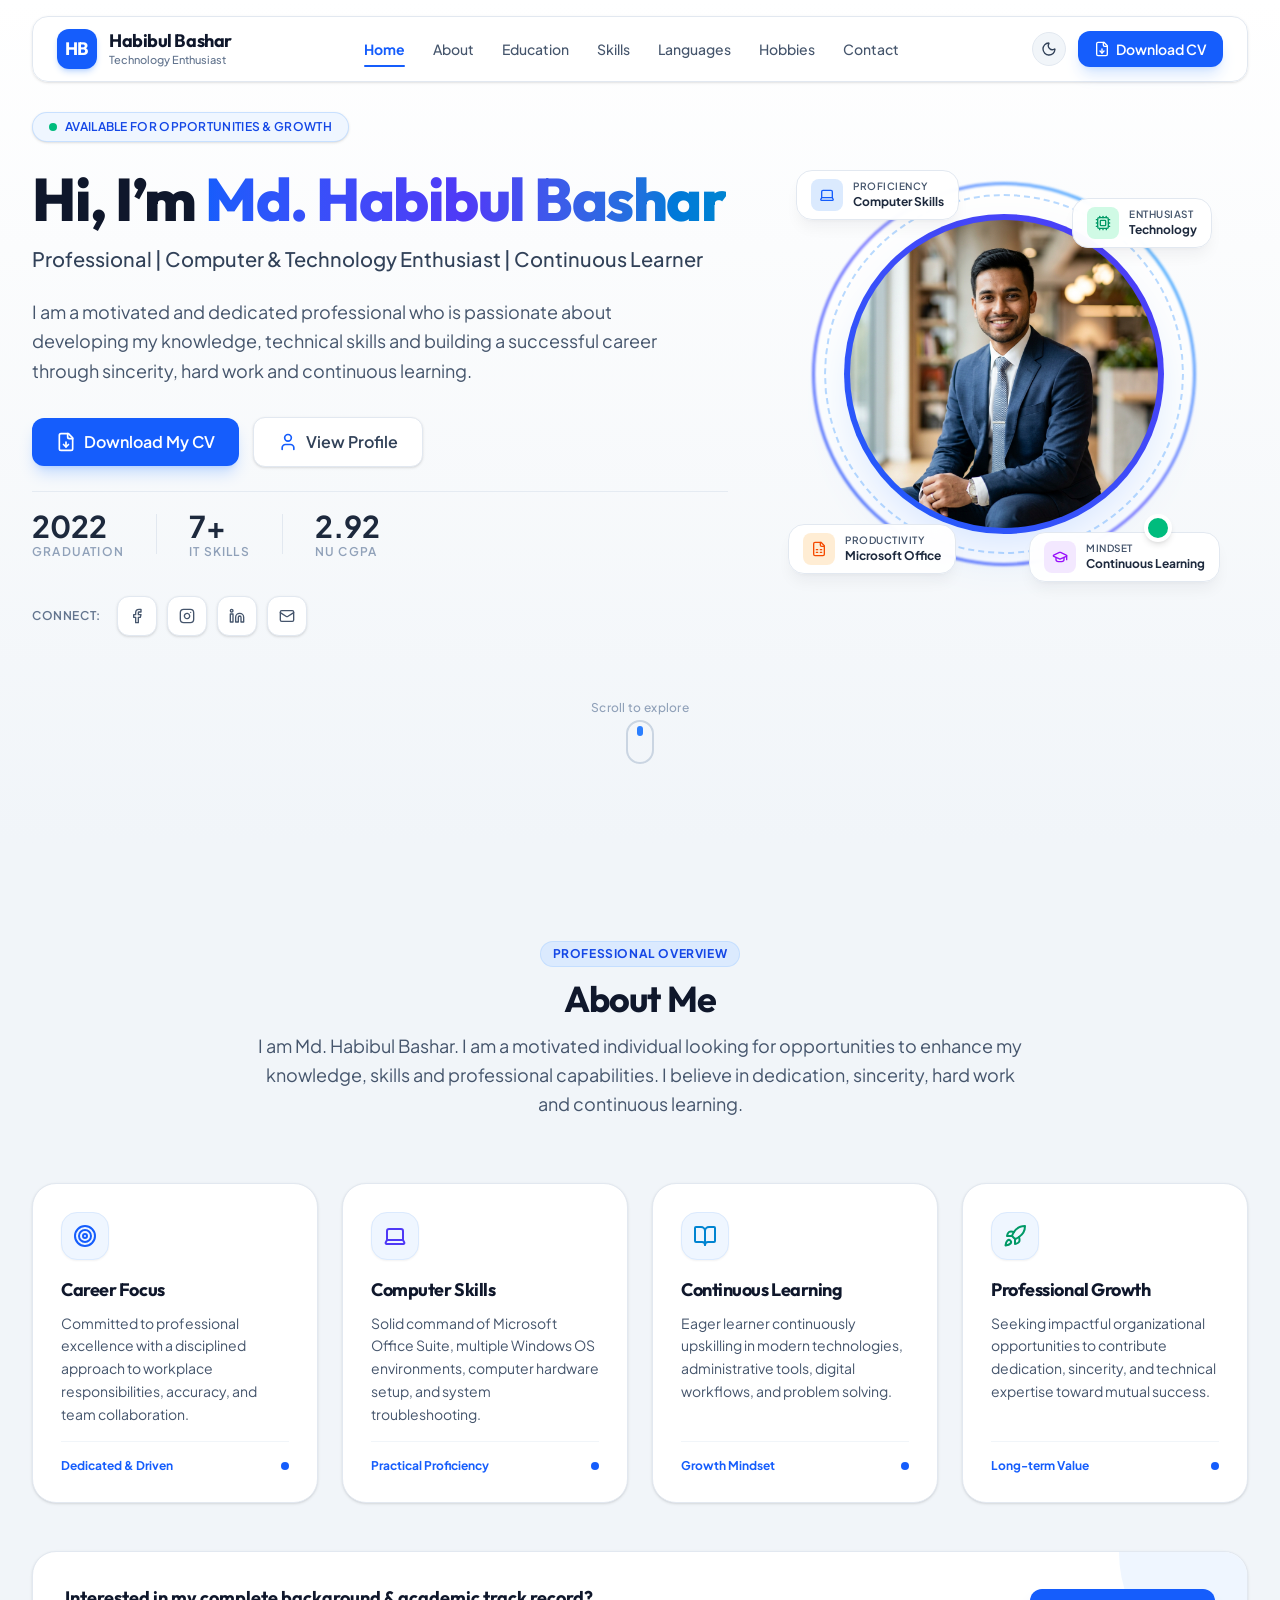
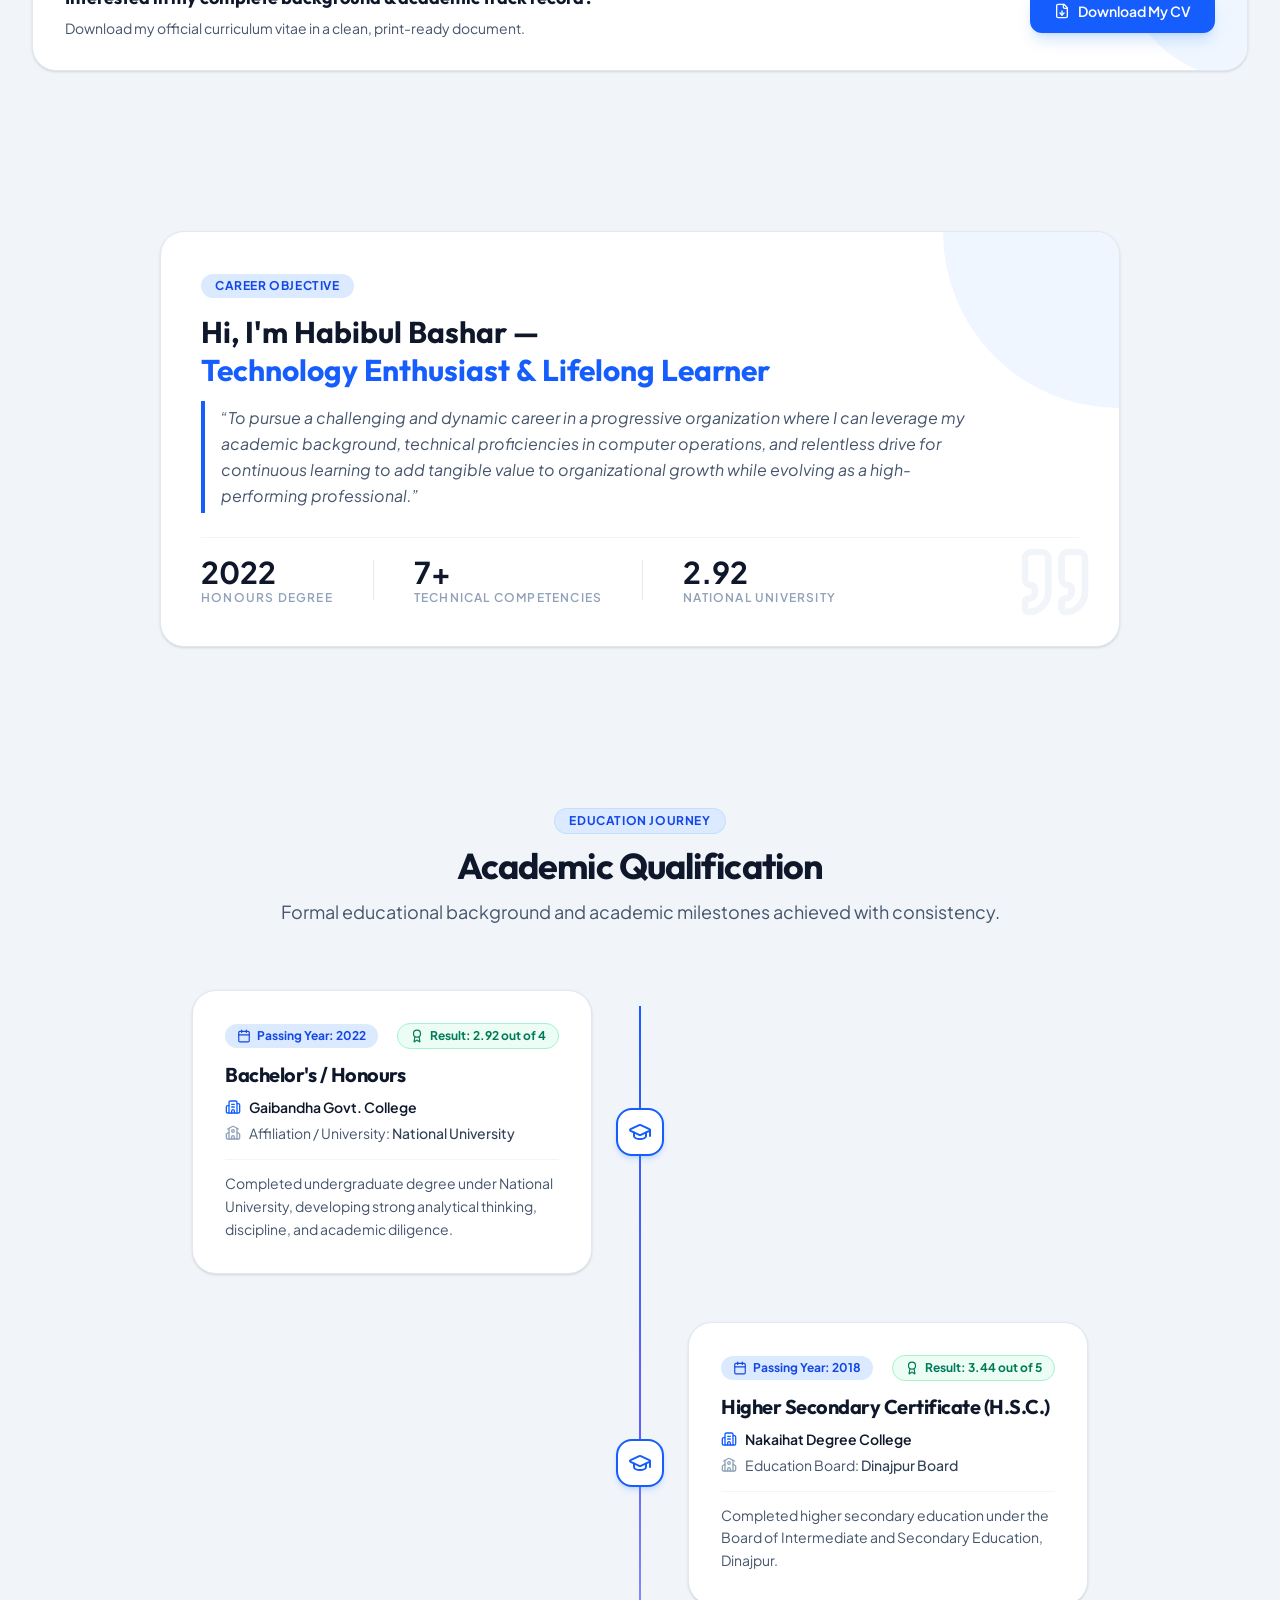
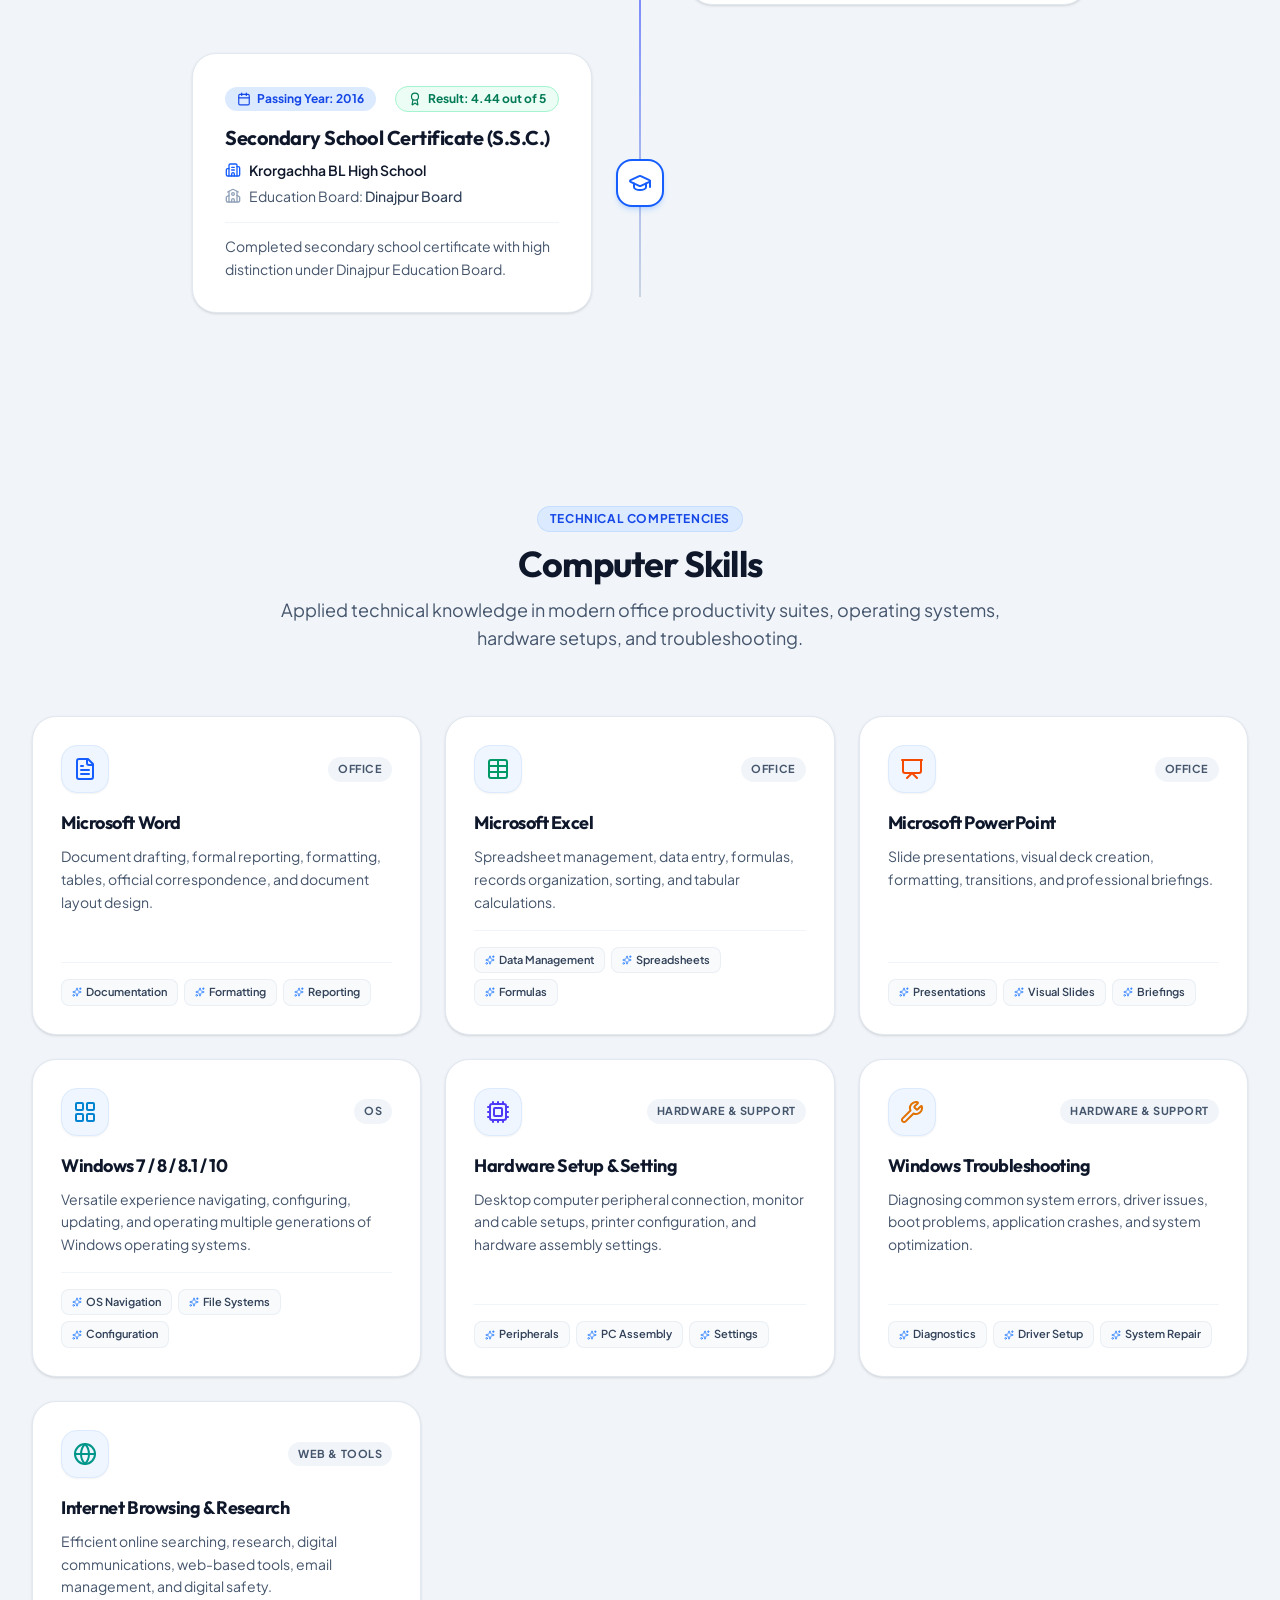
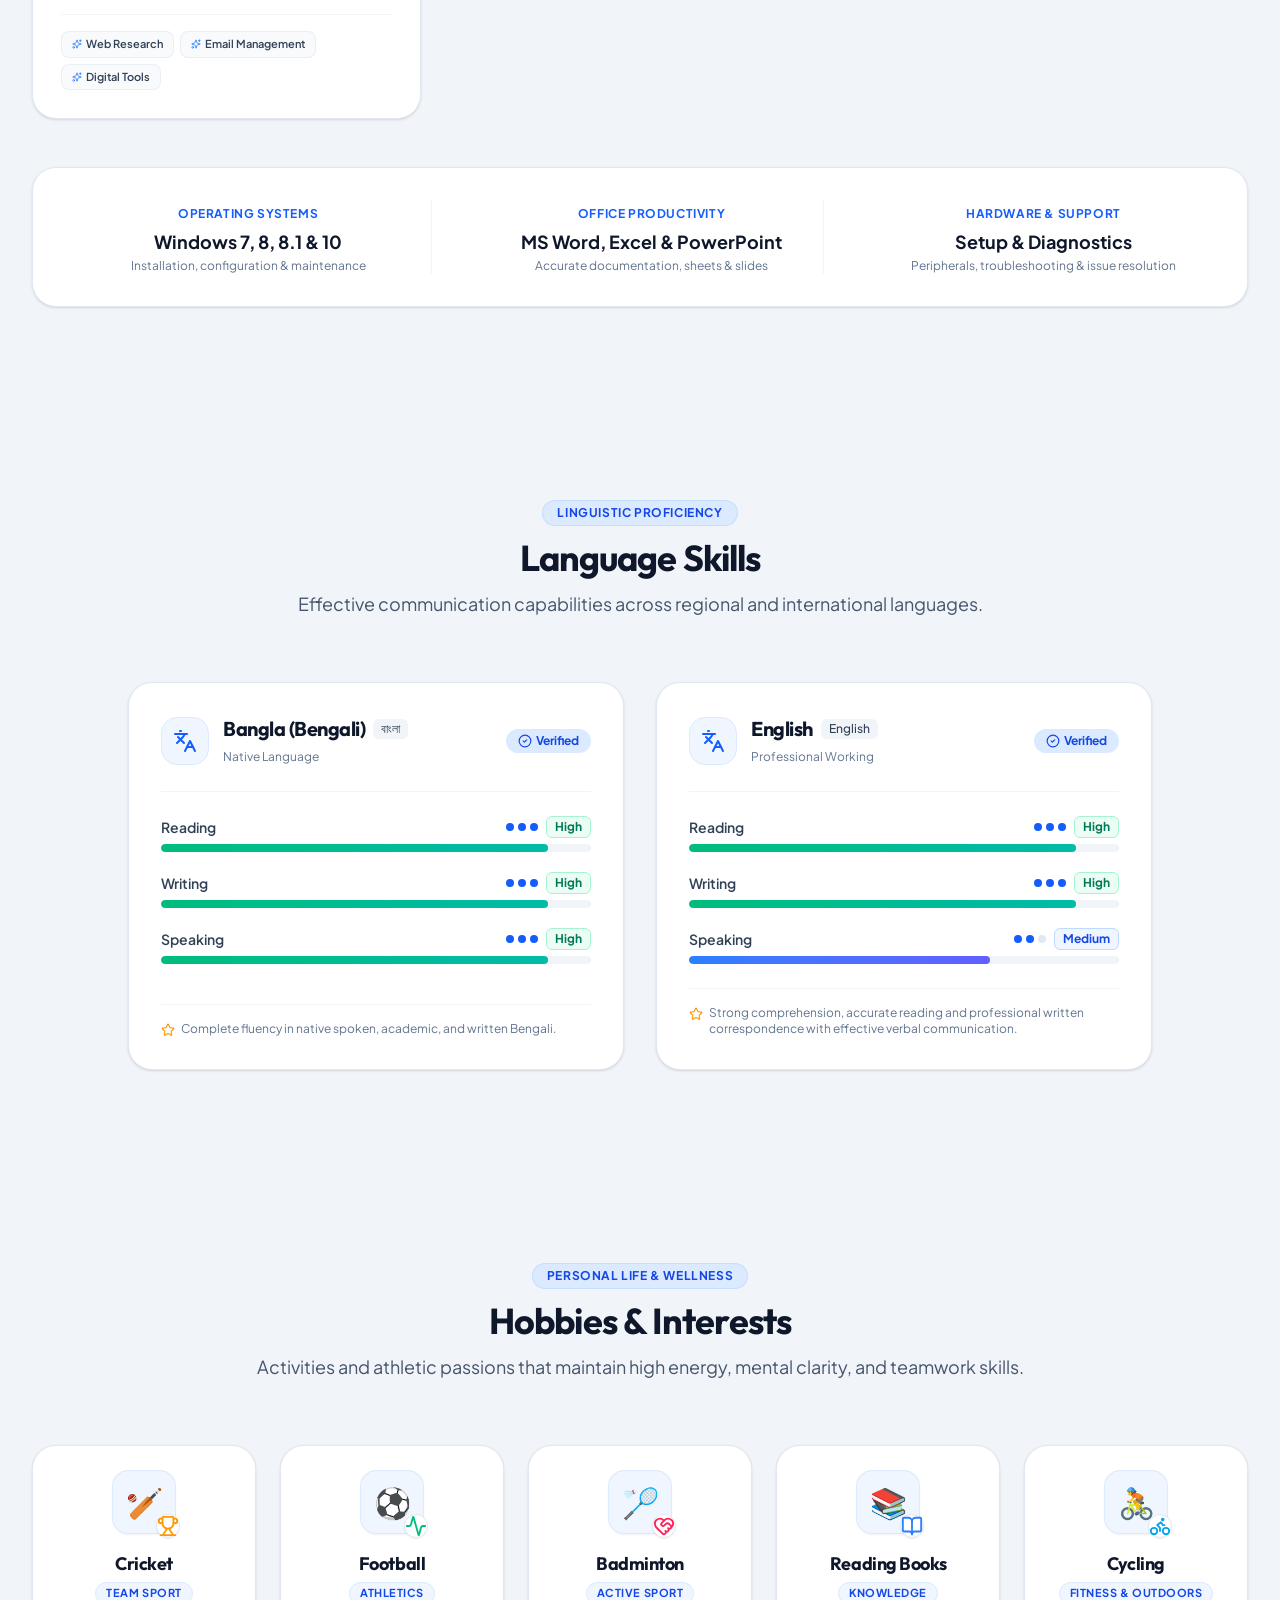
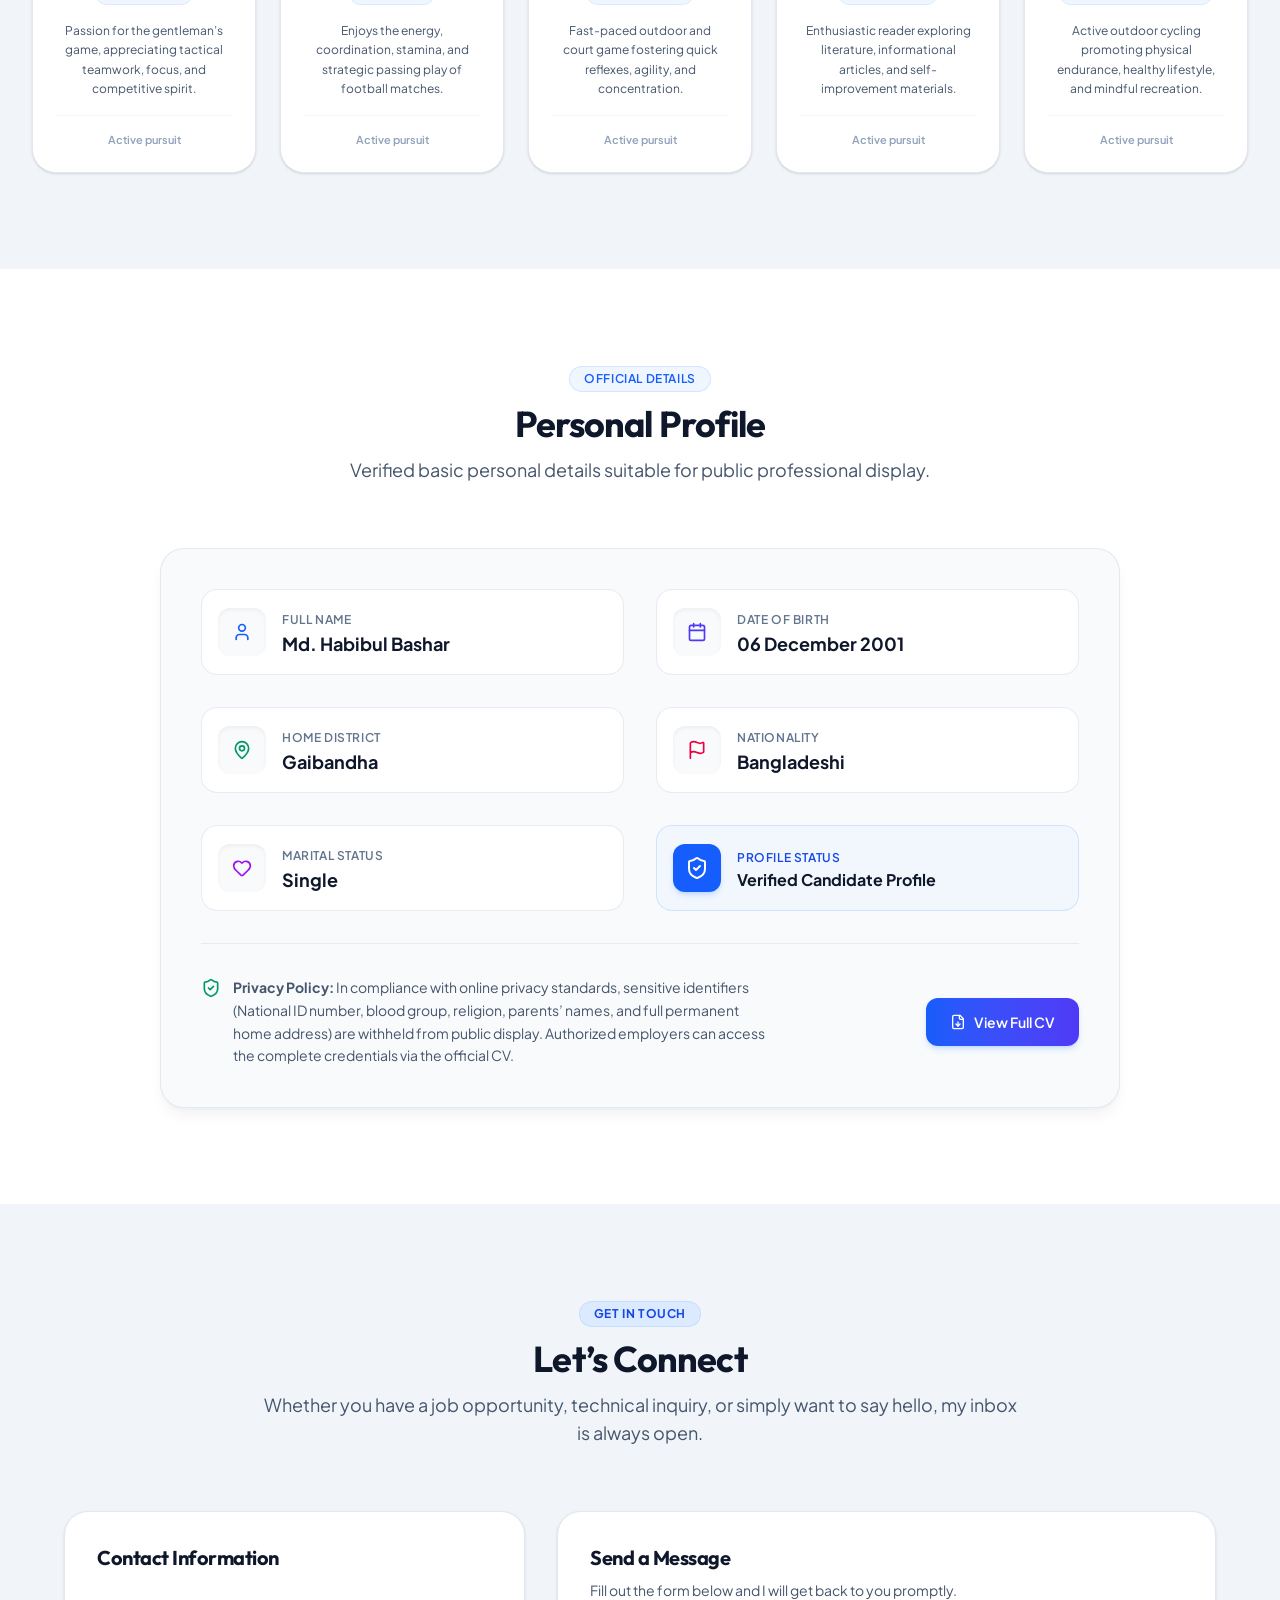
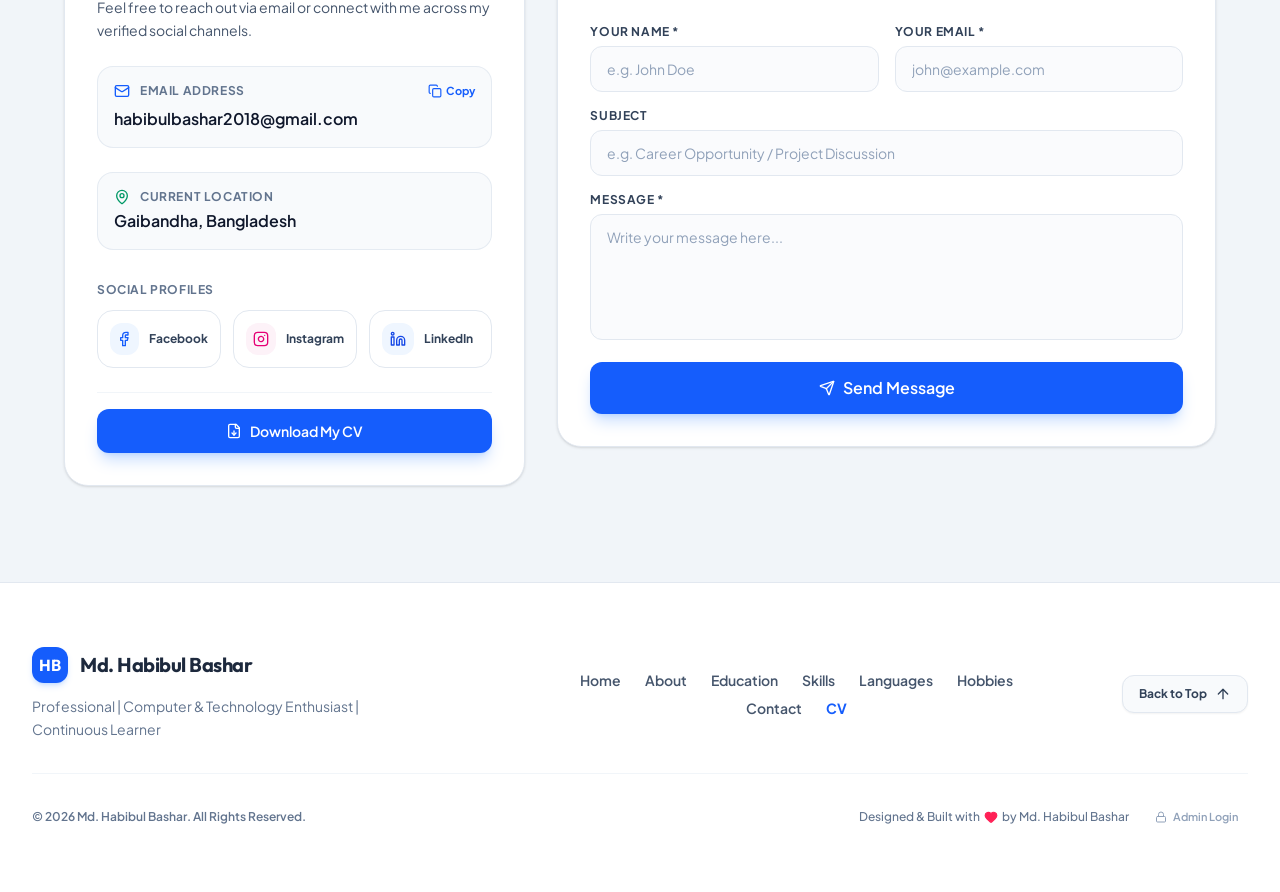
==== docs/index.html @ 621f8218 "ci: configure GitHub Pages deployment Add a GitHub Actions workflow for automated deployment and upd" ====
<!doctype html>
<html lang="en" class="scroll-smooth">
  <head>
    <meta charset="UTF-8" />
    <meta name="viewport" content="width=device-width, initial-scale=1.0" />
    <title>Md. Habibul Bashar | Personal Portfolio</title>
    <meta
      name="description"
      content="Official personal portfolio of Md. Habibul Bashar — showcasing education, computer skills, professional profile, interests and contact information."
    />
    <meta property="og:title" content="Md. Habibul Bashar | Personal Portfolio" />
    <meta
      property="og:description"
      content="Official personal portfolio of Md. Habibul Bashar — showcasing education, computer skills, professional profile, interests and contact information."
    />
    <meta property="og:type" content="website" />
    <meta name="twitter:card" content="summary_large_image" />
    <link rel="icon" type="image/svg+xml" href="data:image/svg+xml,%3Csvg xmlns='http://www.w3.org/2000/svg' viewBox='0 0 100 100'%3E%3Crect width='100' height='100' rx='25' fill='%232563eb'/%3E%3Ctext x='50' y='65' font-family='sans-serif' font-size='42' font-weight='800' fill='%23ffffff' text-anchor='middle'%3EHB%3C/text%3E%3C/svg%3E" />
    <link rel="preconnect" href="https://fonts.googleapis.com" />
    <link rel="preconnect" href="https://fonts.gstatic.com" crossorigin />
    <link
      href="https://fonts.googleapis.com/css2?family=Outfit:wght@400;500;600;700;800&family=Plus+Jakarta+Sans:wght@300;400;500;600;700&display=swap"
      rel="stylesheet"
    />
    <script type="module" crossorigin src="./assets/index-fbdKvQCq.js"></script>
    <link rel="stylesheet" crossorigin href="./assets/index-MkVVJDzV.css">
  </head>
  <body class="bg-slate-50 text-slate-900 dark:bg-slate-950 dark:text-slate-100 transition-colors duration-300 antialiased selection:bg-blue-500 selection:text-white">
    <div id="root"></div>
  </body>
</html>
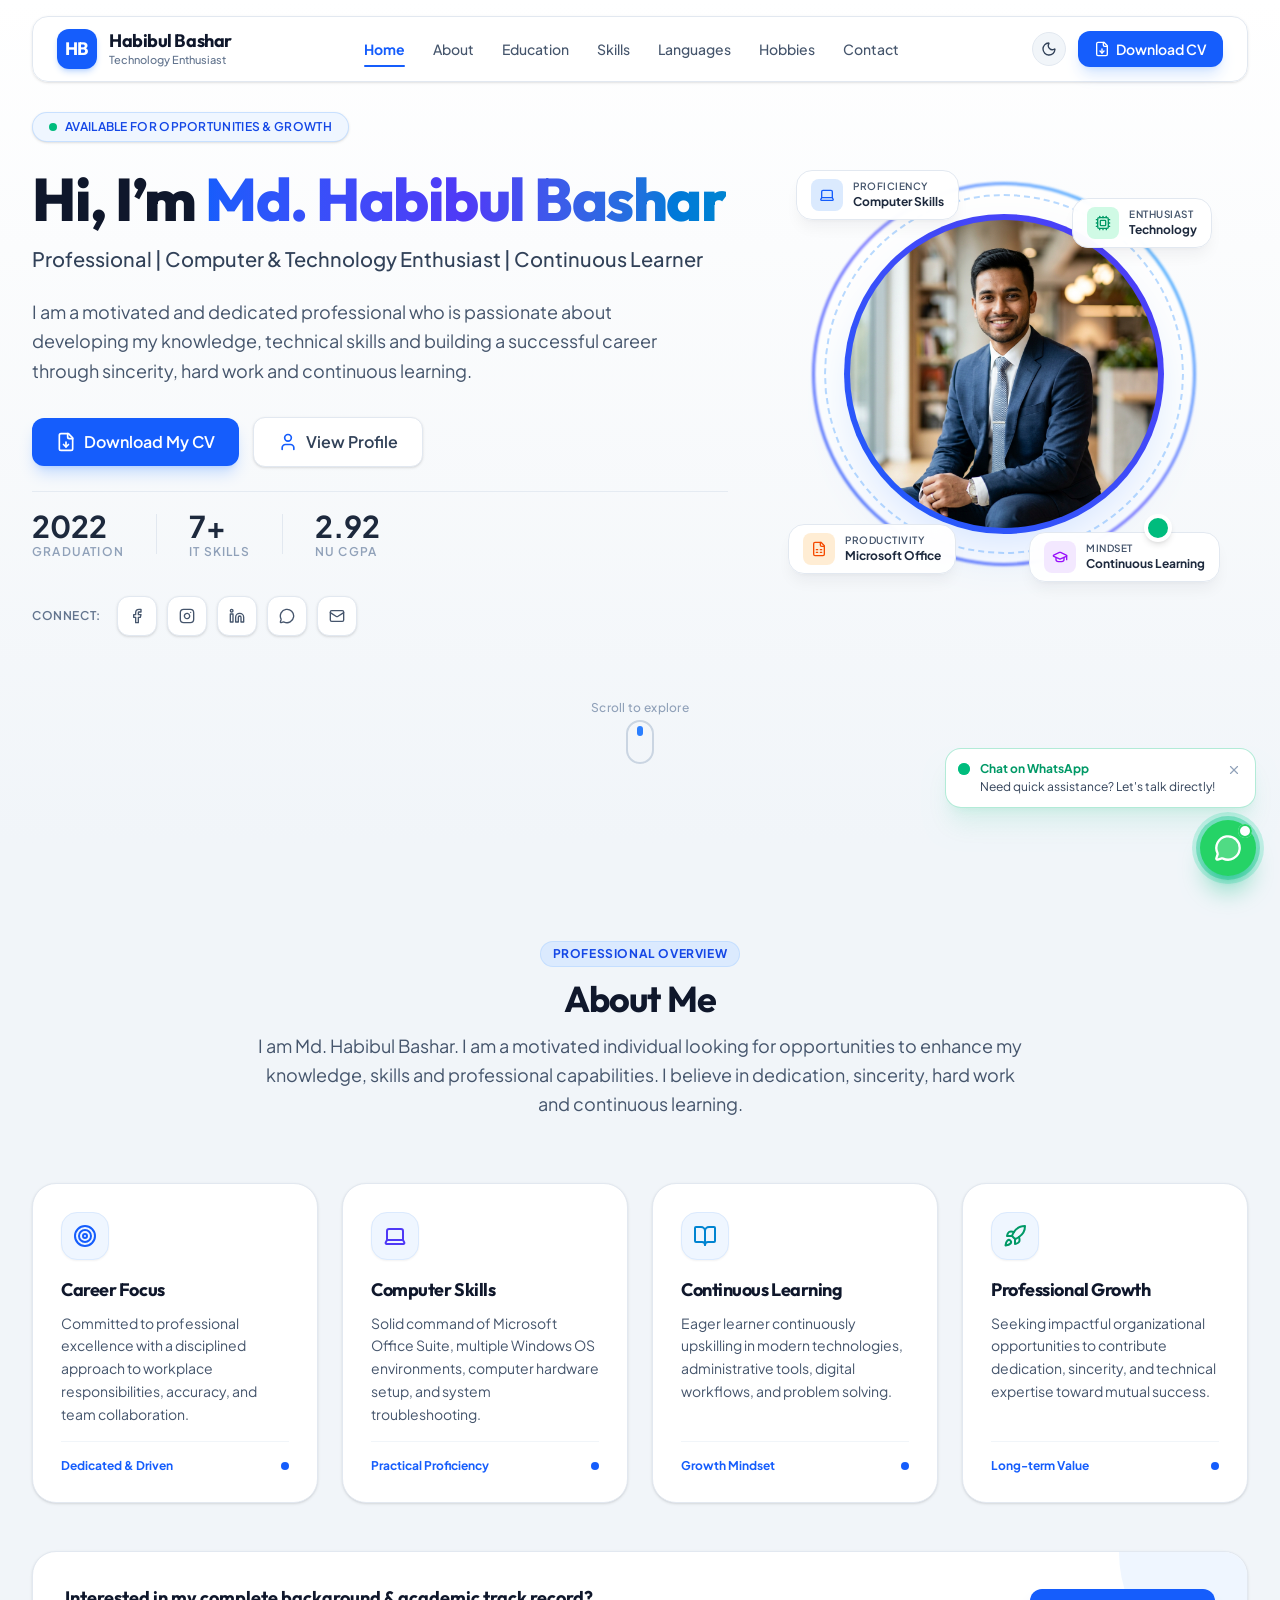
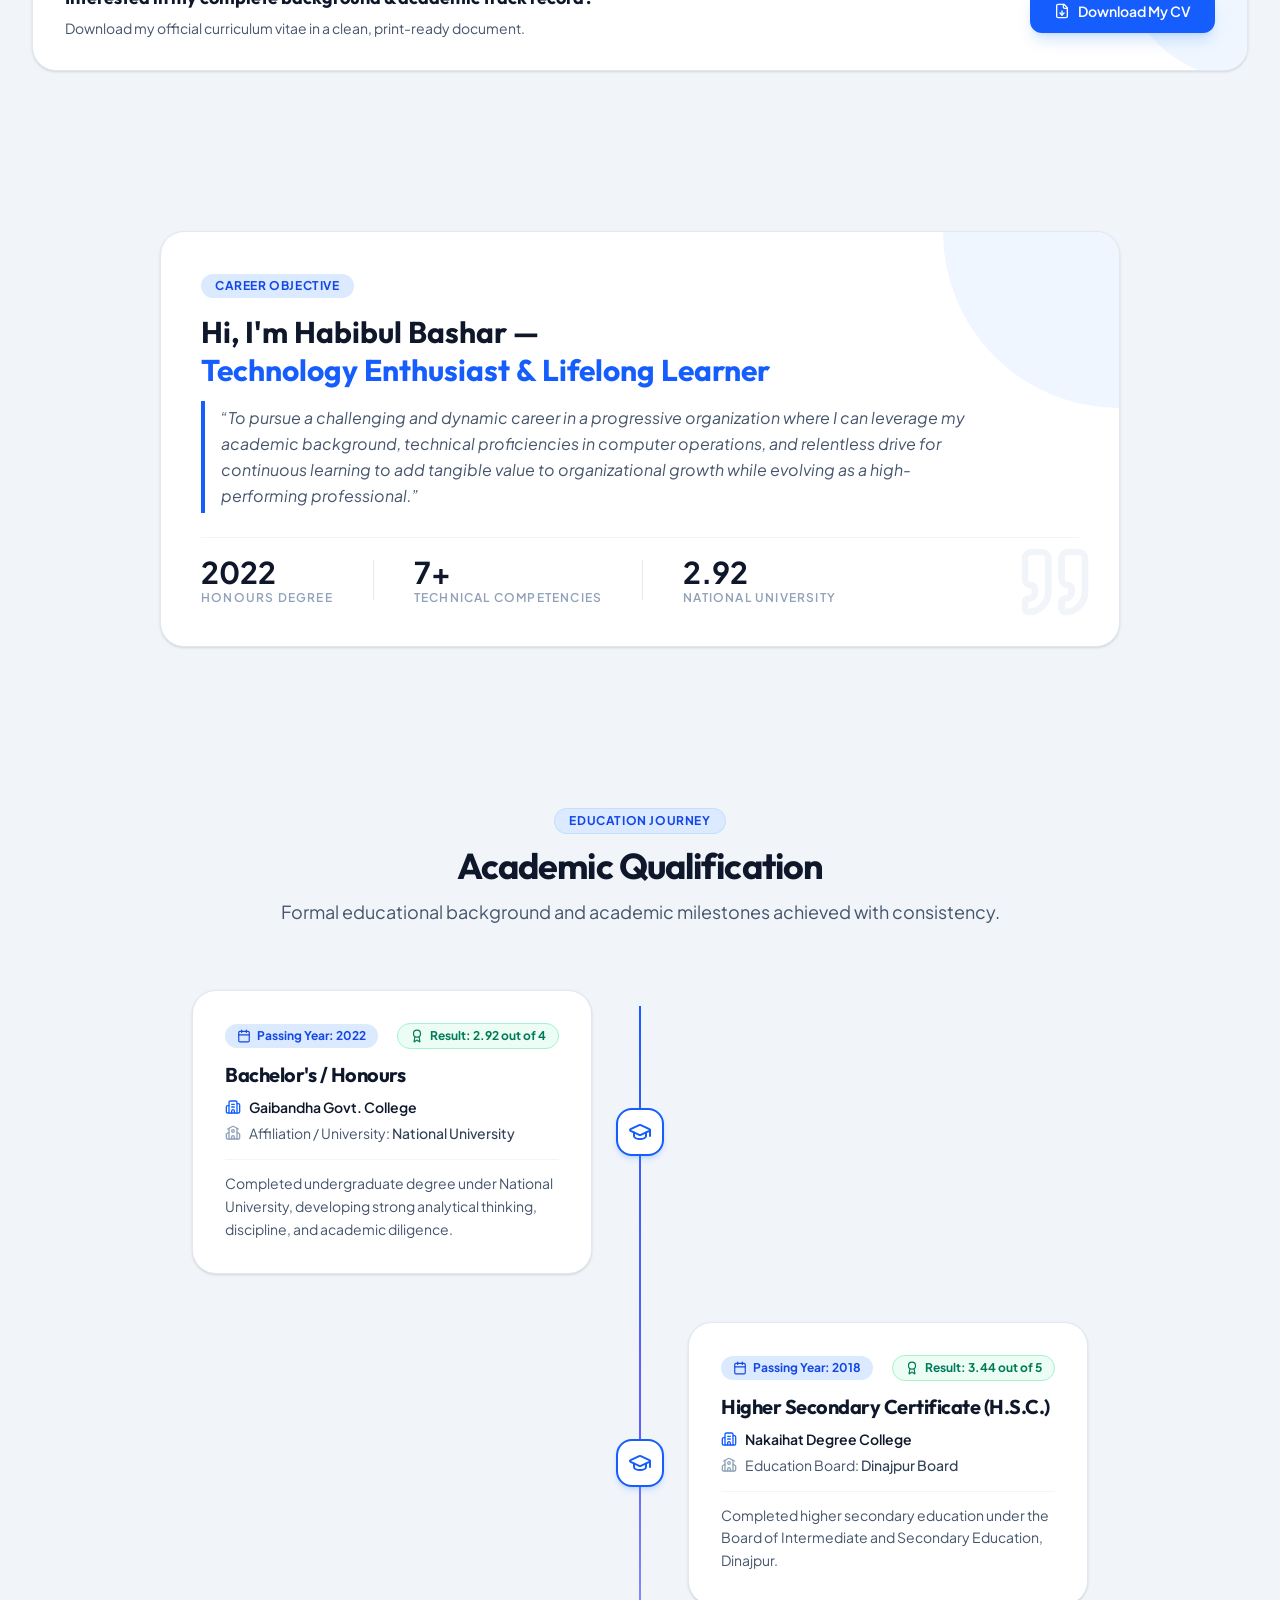
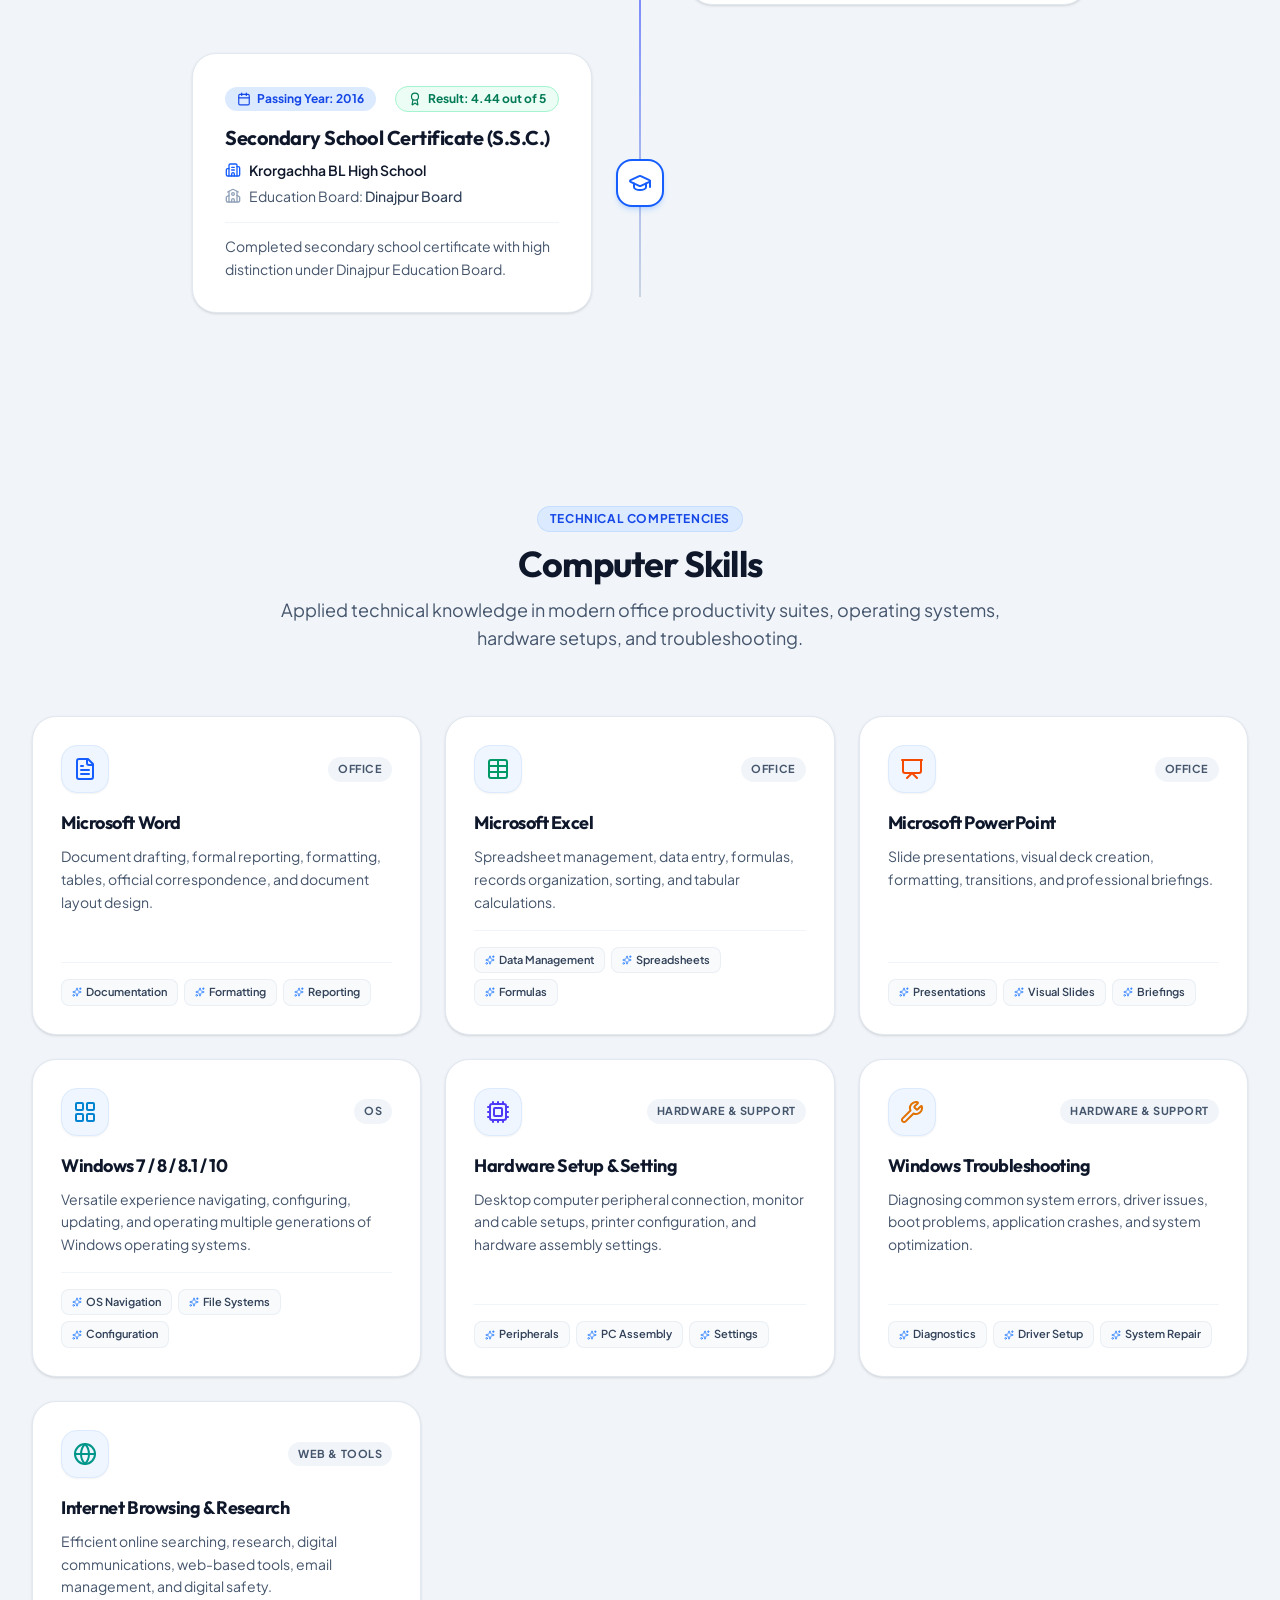
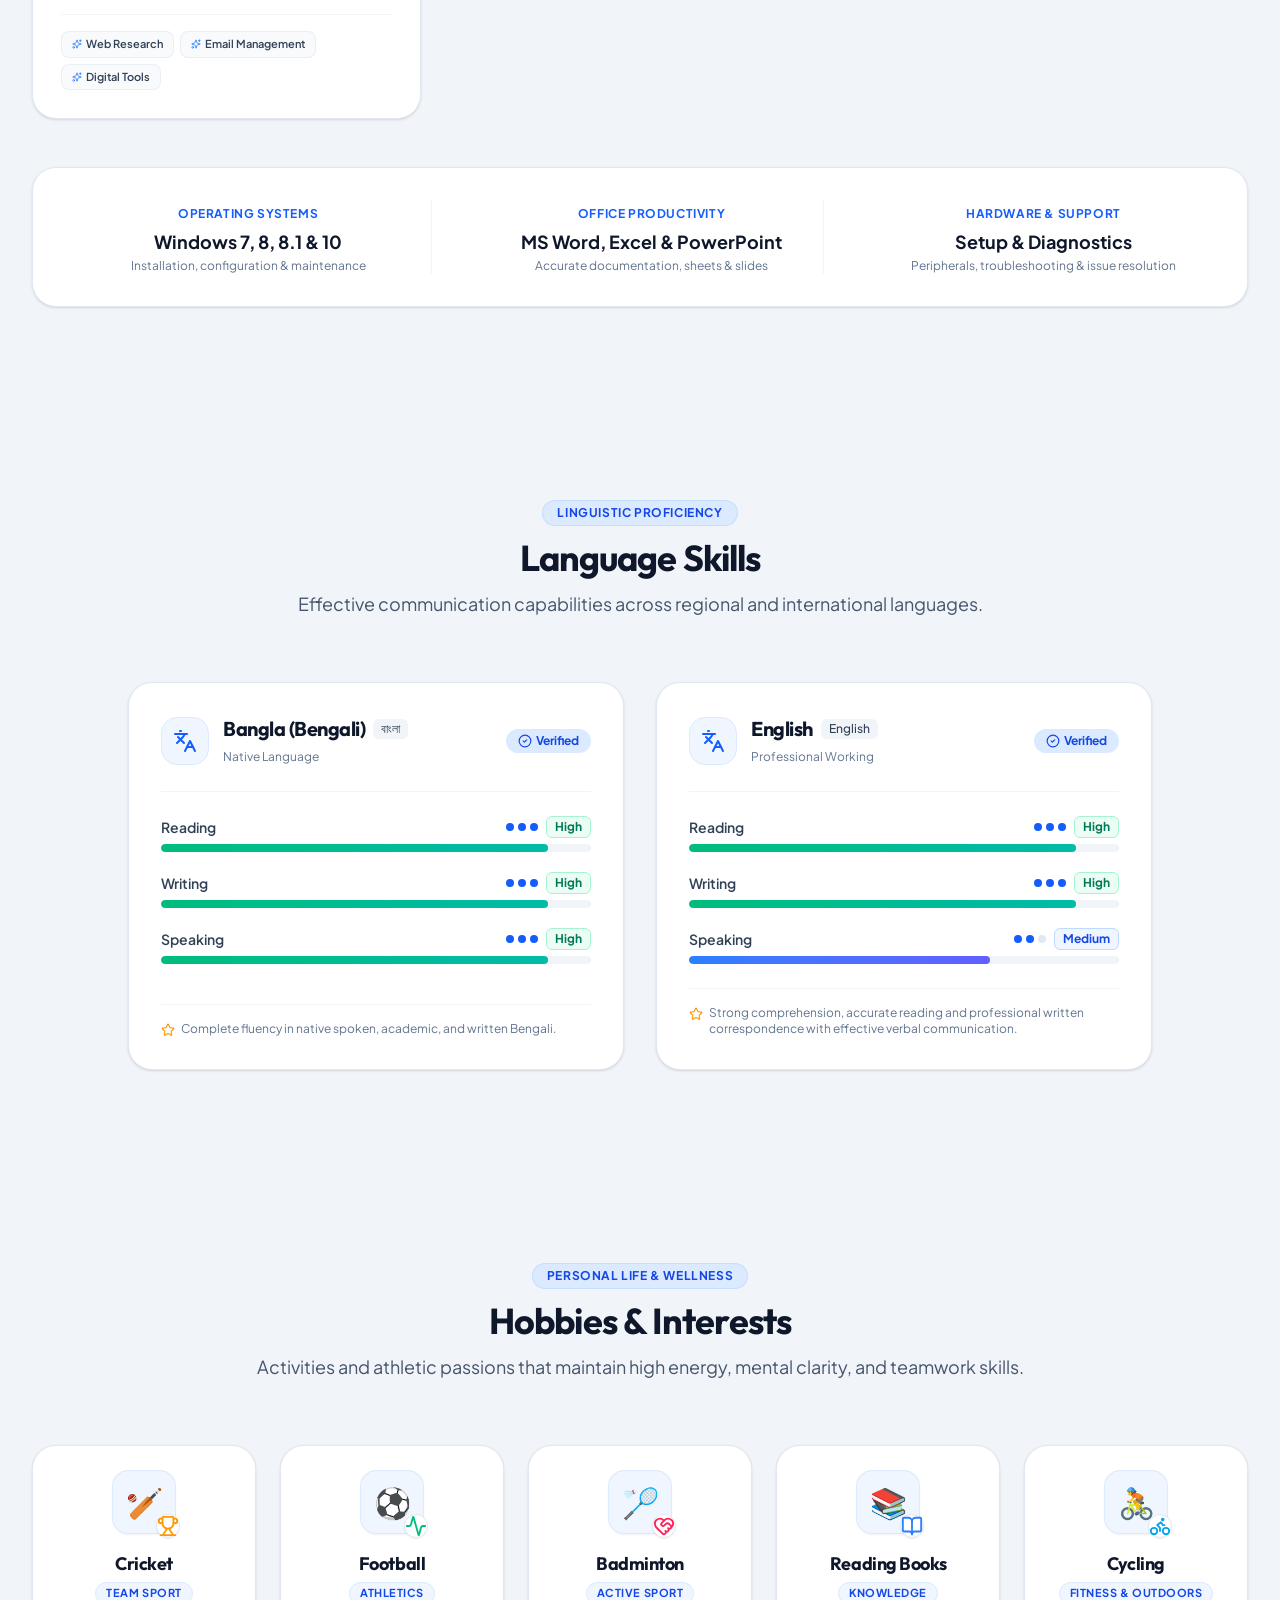
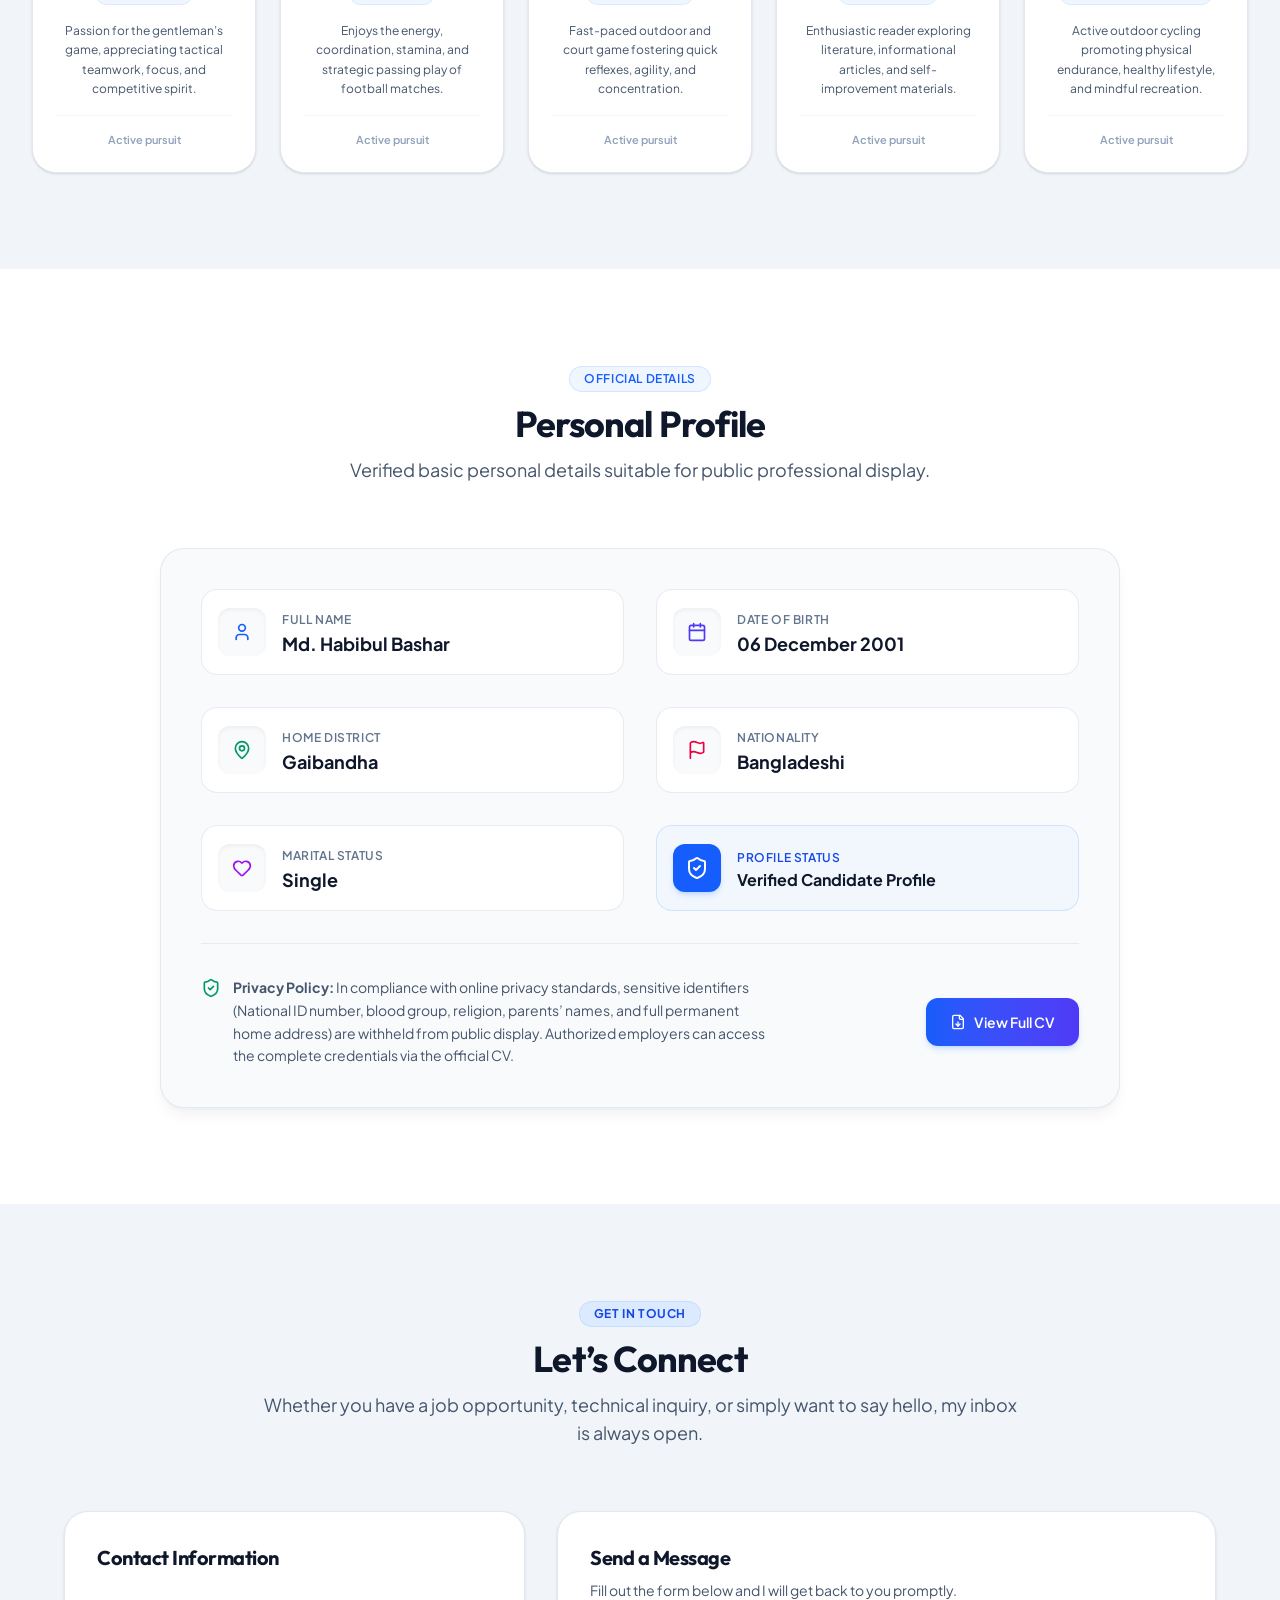
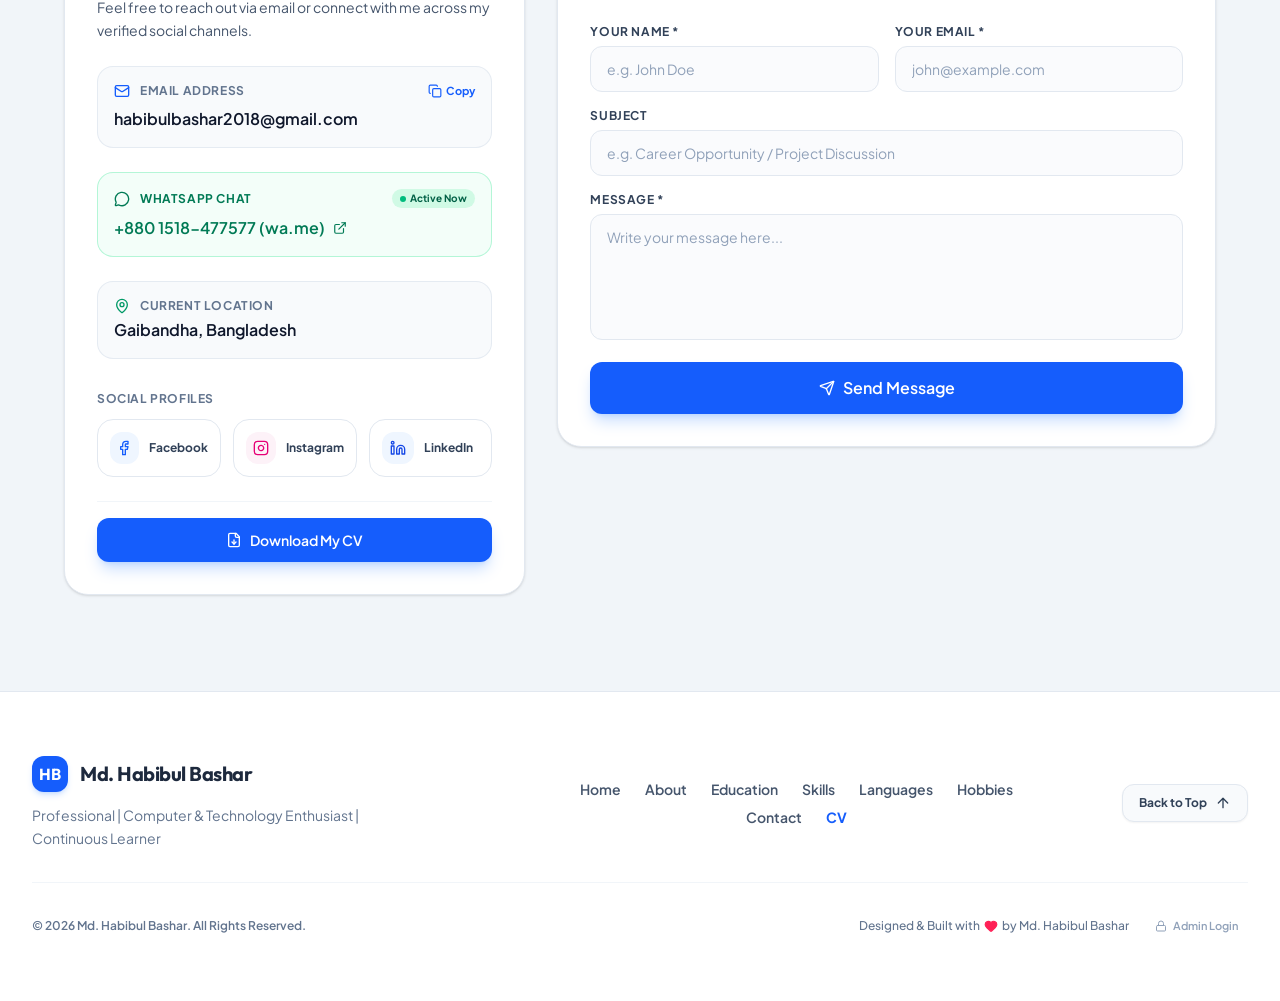
==== commit ec60fed1: "feat: add WhatsApp contact integration - Add WhatsApp floating button and contact section - Update p" ====
--- a/docs/index.html
+++ b/docs/index.html
@@ -22,8 +22,8 @@
       href="https://fonts.googleapis.com/css2?family=Outfit:wght@400;500;600;700;800&family=Plus+Jakarta+Sans:wght@300;400;500;600;700&display=swap"
       rel="stylesheet"
     />
-    <script type="module" crossorigin src="./assets/index-fbdKvQCq.js"></script>
-    <link rel="stylesheet" crossorigin href="./assets/index-MkVVJDzV.css">
+    <script type="module" crossorigin src="./assets/index-DNZ2dy1o.js"></script>
+    <link rel="stylesheet" crossorigin href="./assets/index-Bg9DrjZ3.css">
   </head>
   <body class="bg-slate-50 text-slate-900 dark:bg-slate-950 dark:text-slate-100 transition-colors duration-300 antialiased selection:bg-blue-500 selection:text-white">
     <div id="root"></div>
